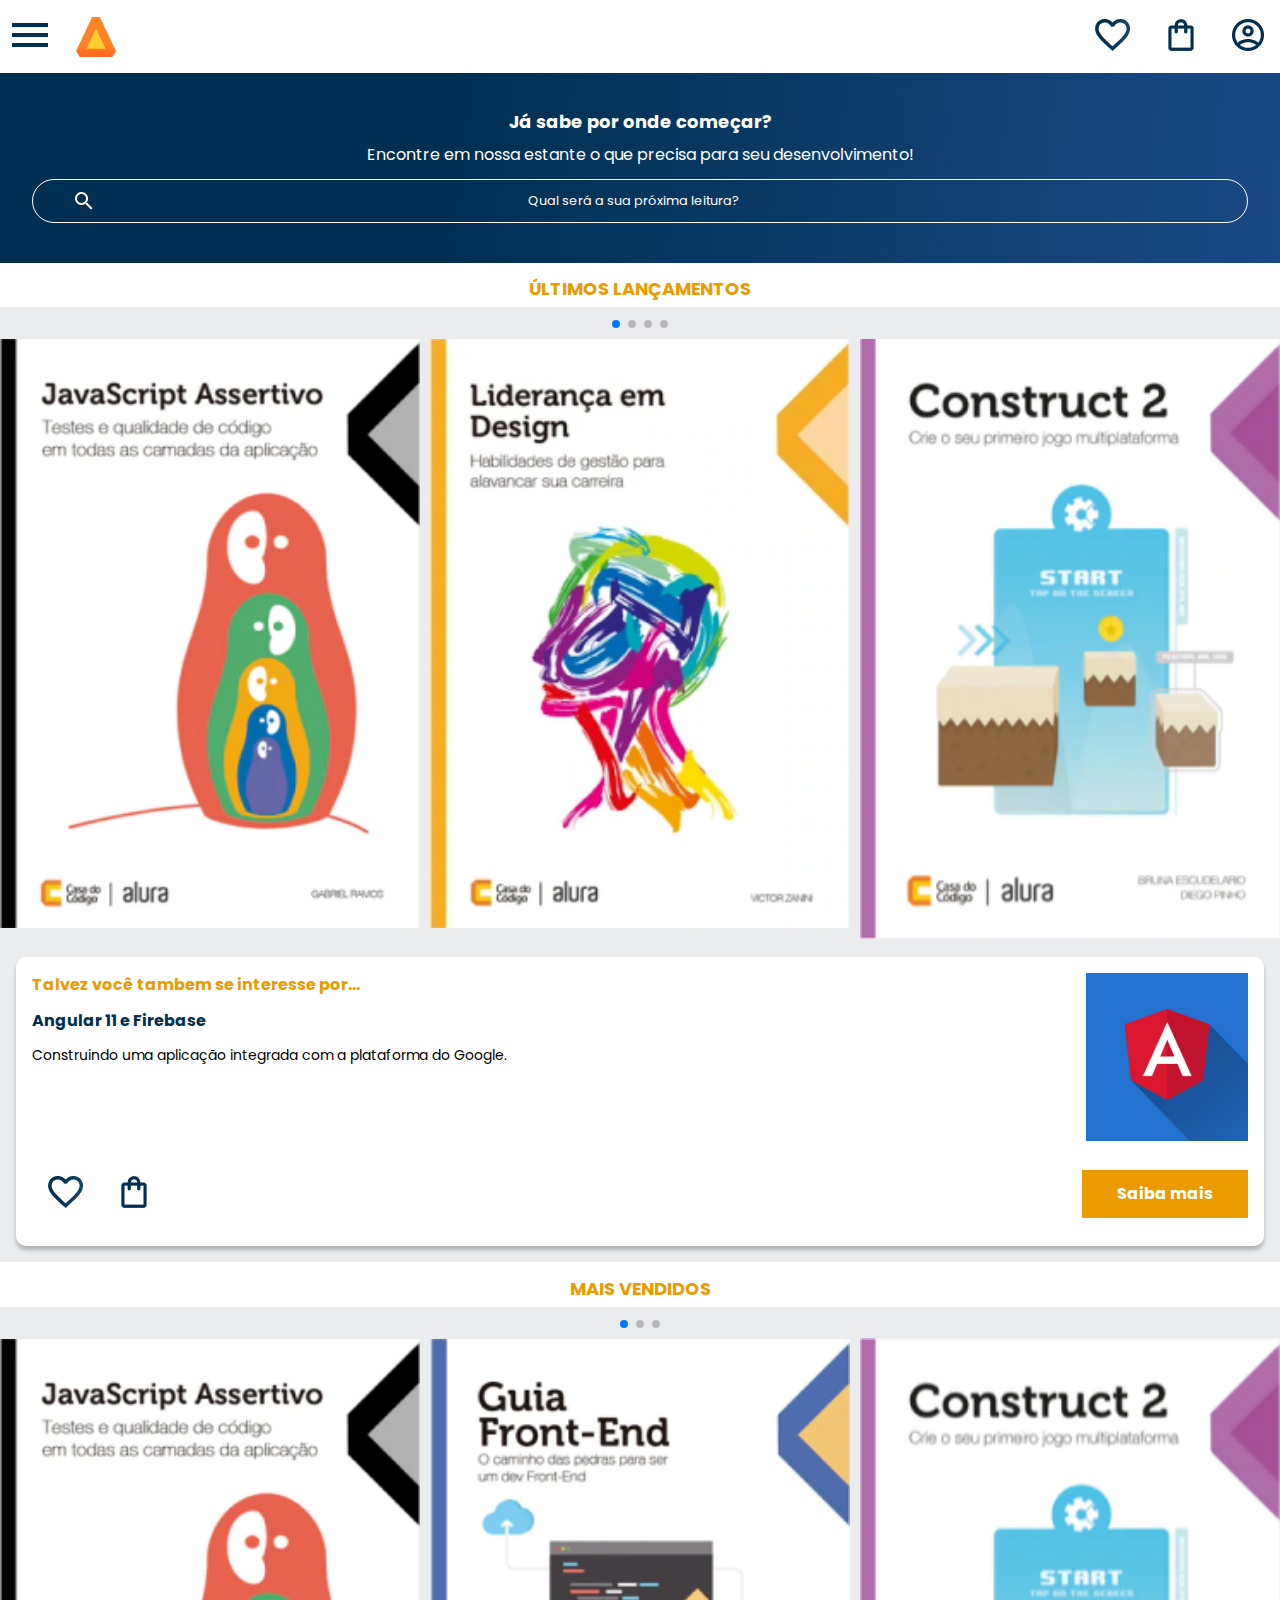
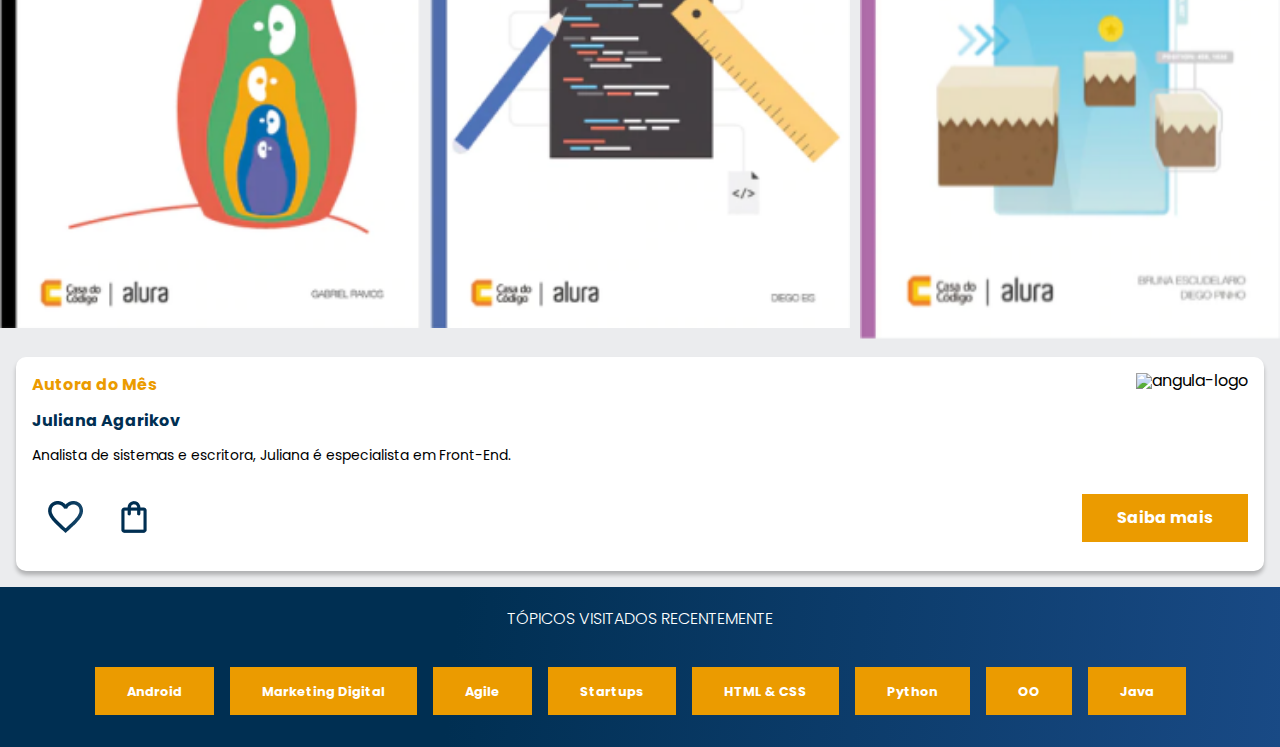
==== alurabook/index.html @ 630dfad0 "topicos" ====
<!DOCTYPE html>
<html lang="pt-BR">
<head>
    <meta charset="UTF-8">
    <meta name="viewport" content="width=device-width, initial-scale=1.0">
    <title>Alura Book</title>
    <link rel="stylesheet" href="https://cdn.jsdelivr.net/npm/swiper@10/swiper-bundle.min.css" />
    <link rel="stylesheet" href='../styles/reset.css'>
    <link rel="stylesheet" href="./styles/style-alurabook.css">
</head>
<body>
    <header class="cabecalho">
        <div class="cabecalho__menu">
            <input type="checkbox" id="menu" class="cabecalho__botao">
            <label for="menu">
            <span class="cabecalho__hamburguer cabecalho__imagem"></span>
            </label>
            <ul class="lista-menu">
                <li class="lista-menu__titulo">Categorias</li>
                <li class='lista-menu__item'><a href="#" class="lista-menu__link">PROGRAMAÇÃO</a></li>
                <li class='lista-menu__item'><a href="#" class="lista-menu__link">FORNT-END</a></li>
                <li class='lista-menu__item'><a href="#" class="lista-menu__link">INFRAESTRUTURA</a></li>
                <li class='lista-menu__item'><a href="#" class="lista-menu__link">BUSINESS</a></li>
                <li class='lista-menu__item'><a href="#" class="lista-menu__link">DESIGN & UX</a></li>
            </ul>
            <img class="cabecalho__alurabook cabecalho__imagem" src="../imagens/Logo-alurabook.png" alt="logo do Alura Book">
        </div>
        <div class="cabecalho__menu">
            <a href="#"><img class="perfil__favoritos cabecalho__imagem" src="../imagens/fav.png" alt="favoritos"></a>
            <a href="#"><img class="perfil__sacola cabecalho__imagem" src="../imagens/Sacola.png" alt="sacola"></a>
            <input type="checkbox" id="perfil" class="perfil__botao">
            <label for="perfil">
            <img class="perfil__perfil cabecalho__imagem" src="../imagens/perfil.png" alt="perfil">
            </label>
            <ul class="lista-perfil">
                <li class="lista-perfil__item"><a href="#" class='lista-perfil__link'>meu perfil</a></li>
                <li class="lista-perfil__item"><a href="#" class='lista-perfil__link'>meus livros</a></li>
                <li class="lista-perfil__item"><a href="#" class='lista-perfil__link'>meus pedidos</a></li>
                <li class="lista-perfil__item"><a href="#" class='lista-perfil__link'>configurações</a></li>
                <li class="lista-perfil__item"><a href="#" class='lista-perfil__link'>sair</a></li>
            </ul>
        </div>
    </header>
    
    <section class="banner">
        <h2 class="banner__titulo">Já sabe por onde começar?</h2>
        <p class="banner__texto">Encontre em nossa estante o que precisa para seu desenvolvimento!</p>
        <input type="search" class="banner__pesquisa" placeholder="Qual será a sua próxima leitura?">
    </section>

    <section class="carrosel">
        <h2 class="carrosel__titulo">últimos lançamentos</h2>
        <!-- Slider main container -->
        <div class="swiper">
            <!-- Additional required wrapper -->

            <!-- If we need pagination -->
            <div class="swiper-pagination"></div>

            <div class="swiper-wrapper">
                <!-- Slides -->
                <div class="swiper-slide"><img src="../imagens/Javascript.png" alt="Javascript"></div>
                <div class="swiper-slide"><img src="../imagens/Liderança.png" alt="Liderança"></div>
                <div class="swiper-slide"><img src="../imagens/Construct2.png" alt="Construct2"></div>
                <div class="swiper-slide"><img src="../imagens/Nodejs.png" alt="NodeJS"></div>
                <div class="swiper-slide"><img src="../imagens/Guia Front-end.png" alt="Guia front-end"></div>
                <div class="swiper-slide"><img src="../imagens/Tuning.png" alt="Tuning"></div>
            </div>
    
            <!-- If we need navigation buttons -->
            <div class="swiper-button-prev"></div>
            <div class="swiper-button-next"></div>
        </div>

        <div class="card">
            <div class="card__descricao">
                <div class="descricao">
                    <h3 class="descricao__titulo">Talvez você tambem se interesse por...</h3>
                    <h2 class="descricao__titulo-livro">Angular 11 e Firebase</h2>
                    <p class="descricao__texto">Construindo uma aplicação integrada com a plataforma do Google.</p>
                </div>
                <img src="../imagens/angular.svg" alt="angula-logo">
            </div>
            <div class="card__botoes">
                <ul class="botoes">
                    <li class="botoes__item"><img src="../imagens/fav.png" alt="adicionar nos favoritos"></li>
                    <li class="botoes__item"><img src="../imagens/Sacola.png" alt="adicionar ao carrinho"></li>
                </ul>
                <a href="#" class="botoes__ancora">Saiba mais</a>
            </div>
        </div>
    </section>

    <section class="carrosel__vendidos">
        <h2 class="carrosel__titulo">Mais vendidos</h2>
        <div class="swiper">
            <!-- Additional required wrapper -->

            <!-- If we need pagination -->
            <div class="swiper-pagination"></div>

            <div class="swiper-wrapper">
                <!-- Slides -->
                <div class="swiper-slide"><img src="../imagens/Javascript.png" alt="Javascript"></div>
                <div class="swiper-slide"><img src="../imagens/Guia Front-end.png" alt="Guia front-end"></div>
                <div class="swiper-slide"><img src="../imagens/Construct2.png" alt="Construct2"></div>
                <div class="swiper-slide"><img src="../imagens/Tuning.png" alt="Tuning"></div>
                <div class="swiper-slide"><img src="../imagens/Liderança.png" alt="Liderança"></div>
            </div>
    
            <!-- If we need navigation buttons -->
            <div class="swiper-button-prev"></div>
            <div class="swiper-button-next"></div>
        </div>

        <div class="card">
            <div class="card__descricao">
                <div class="descricao">
                    <h3 class="descricao__titulo">Autora do Mês</h3>
                    <h2 class="descricao__titulo-livro">Juliana Agarikov</h2>
                    <p class="descricao__texto">Analista de sistemas e escritora, Juliana é especialista em Front-End.</p>
                </div>
                <img src="../imagens/autora.svg" alt="angula-logo">
            </div>
            <div class="card__botoes">
                <ul class="botoes">
                    <li class="botoes__item"><img src="../imagens/fav.png" alt="adicionar nos favoritos"></li>
                    <li class="botoes__item"><img src="../imagens/Sacola.png" alt="adicionar ao carrinho"></li>
                </ul>
                <a href="#" class="botoes__ancora">Saiba mais</a>
            </div>
        </div>
    </section>

    <section class="topicos">
        <h2 class="topicos__titulo">Tópicos visitados recentemente</h2>
        <ul class="lista-topicos">
            <li class="lista-topicos__item"><a href="#" class="lista-topicos__link">Android</a></li>
            <li class="lista-topicos__item"><a href="#" class="lista-topicos__link">Marketing Digital</a></li>
            <li class="lista-topicos__item"><a href="#" class="lista-topicos__link">Agile</a></li>
            <li class="lista-topicos__item"><a href="#" class="lista-topicos__link">Startups</a></li>
            <li class="lista-topicos__item"><a href="#" class="lista-topicos__link">HTML & CSS</a></li>
            <li class="lista-topicos__item"><a href="#" class="lista-topicos__link">Python</a></li>
            <li class="lista-topicos__item"><a href="#" class="lista-topicos__link">OO</a></li>
            <li class="lista-topicos__item"><a href="#" class="lista-topicos__link">Java</a></li>
        </ul>
    </section>

    <script src="https://cdn.jsdelivr.net/npm/swiper@10/swiper-bundle.min.js"></script>
    <script>
        const swiper = new Swiper('.swiper', {
            spaceBetween: 10,
            slidesPerView: 3,
            pagination: {
                el: '.swiper-pagination',
                type: 'bullets',
            },
        });
    </script>
</body>
</html>
---- alurabook/styles/style-alurabook.css ----
@import url('./banner.css');
@import url('./header.css');
@import url('./carrosel.css');
@import url('./topicos.css');

@import url('https://fonts.googleapis.com/css2?family=Inter:wght@400;700&family=Montserrat&family=Poppins:wght@300;400;500;700&display=swap');
:root{
    --cor-de-fundo: #ebecee;
    --branco: white;
    --laranja: #eb9b00;
    --azul-gradient: linear-gradient(95.54deg, #002F52 35.45%, #3265B9 165.37%);
    --fonte-pincipal: 'Poppins'
}

*{
    margin: 0;
    padding: 0;
}
body{
    background-color: var(--cor-de-fundo);
    font-family: var(--fonte-pincipal);
    font-size: 1rem;
    font-weight: 400;
}
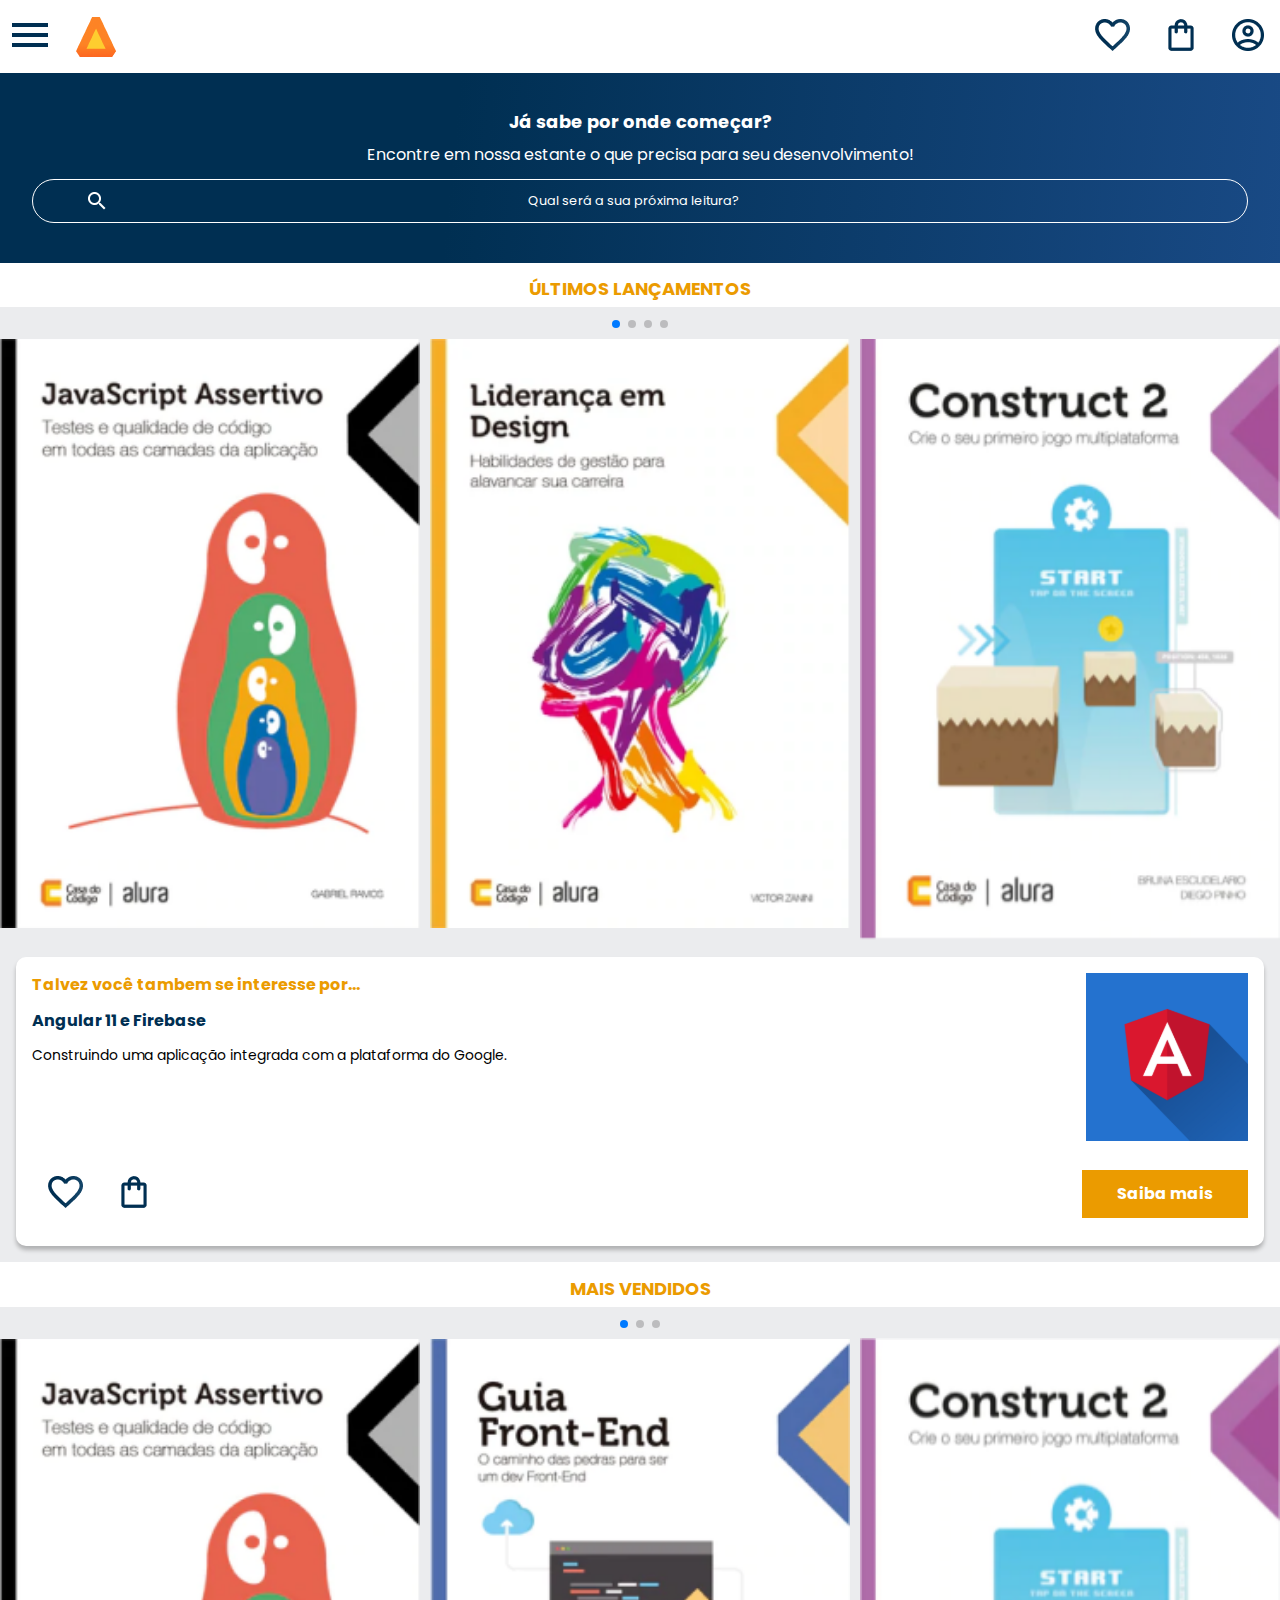
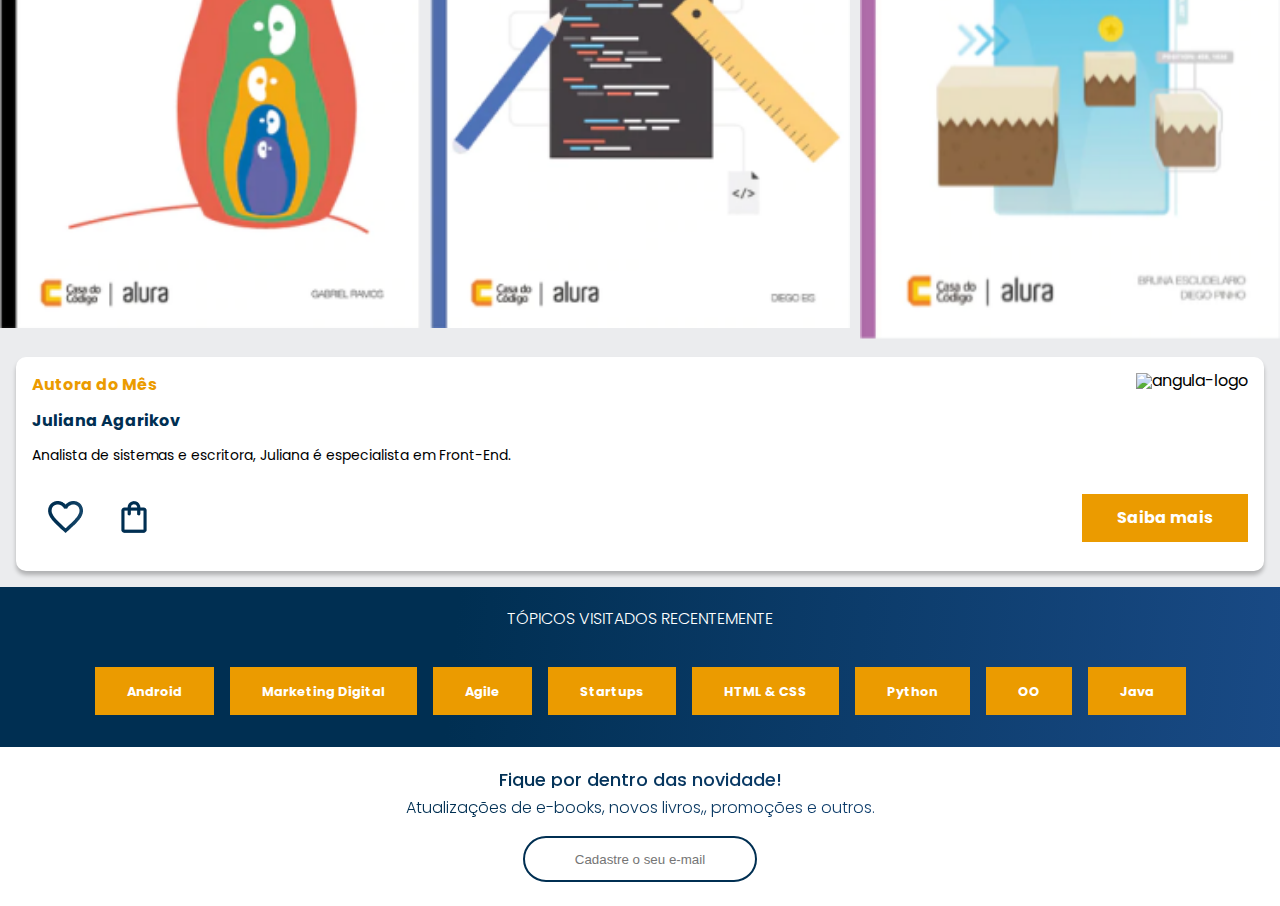
==== commit f6b0ae61: "contato" ====
--- a/alurabook/index.html
+++ b/alurabook/index.html
@@ -146,6 +146,12 @@
         </ul>
     </section>
 
+    <section class="contato">
+        <h2 class="contato__titulo">Fique por dentro das novidade!</h2>
+        <p class="contato__texto">Atualizações de e-books, novos livros,, promoções e outros.</p>
+        <input type="email" class="contato__email" placeholder="Cadastre o seu e-mail"  id="email">
+    </section>
+
     <script src="https://cdn.jsdelivr.net/npm/swiper@10/swiper-bundle.min.js"></script>
     <script>
         const swiper = new Swiper('.swiper', {
--- a/alurabook/styles/style-alurabook.css
+++ b/alurabook/styles/style-alurabook.css
@@ -2,6 +2,7 @@
 @import url('./header.css');
 @import url('./carrosel.css');
 @import url('./topicos.css');
+@import url('./contato.css');
 
 @import url('https://fonts.googleapis.com/css2?family=Inter:wght@400;700&family=Montserrat&family=Poppins:wght@300;400;500;700&display=swap');
 :root{
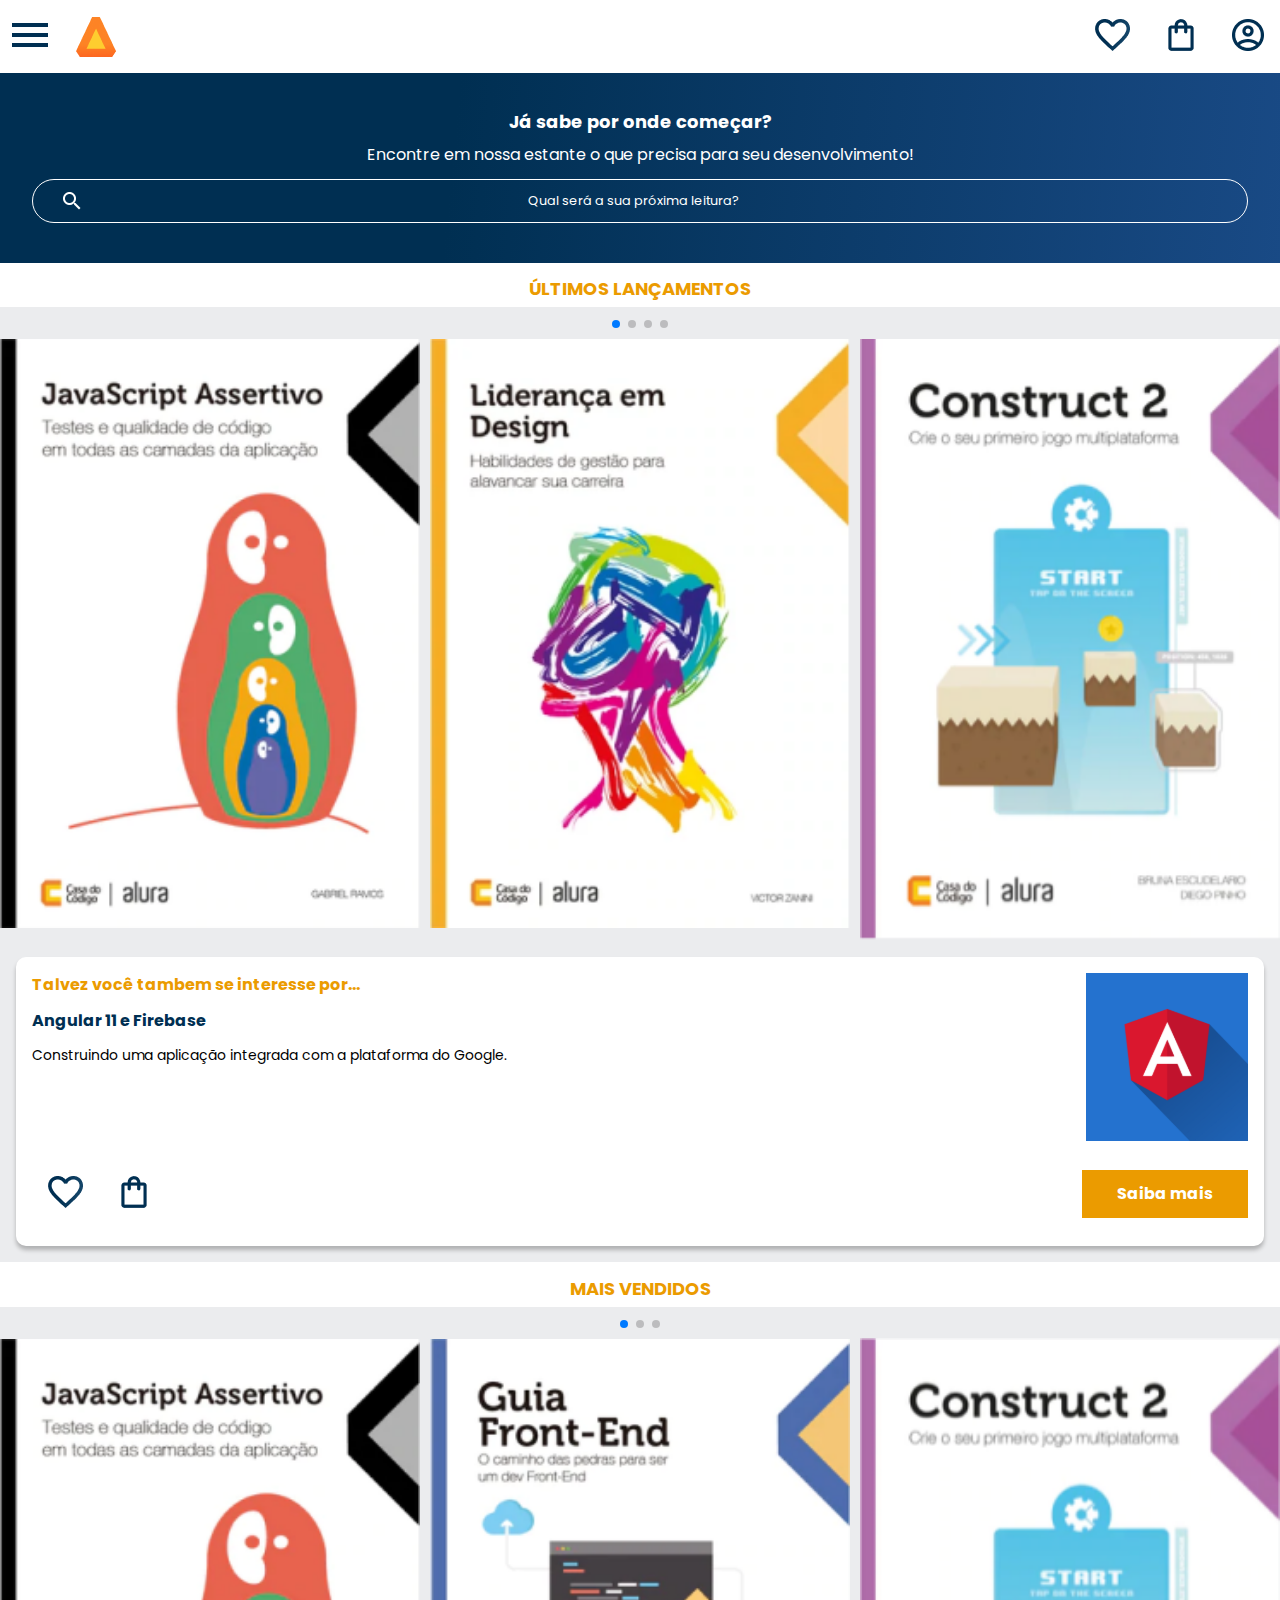
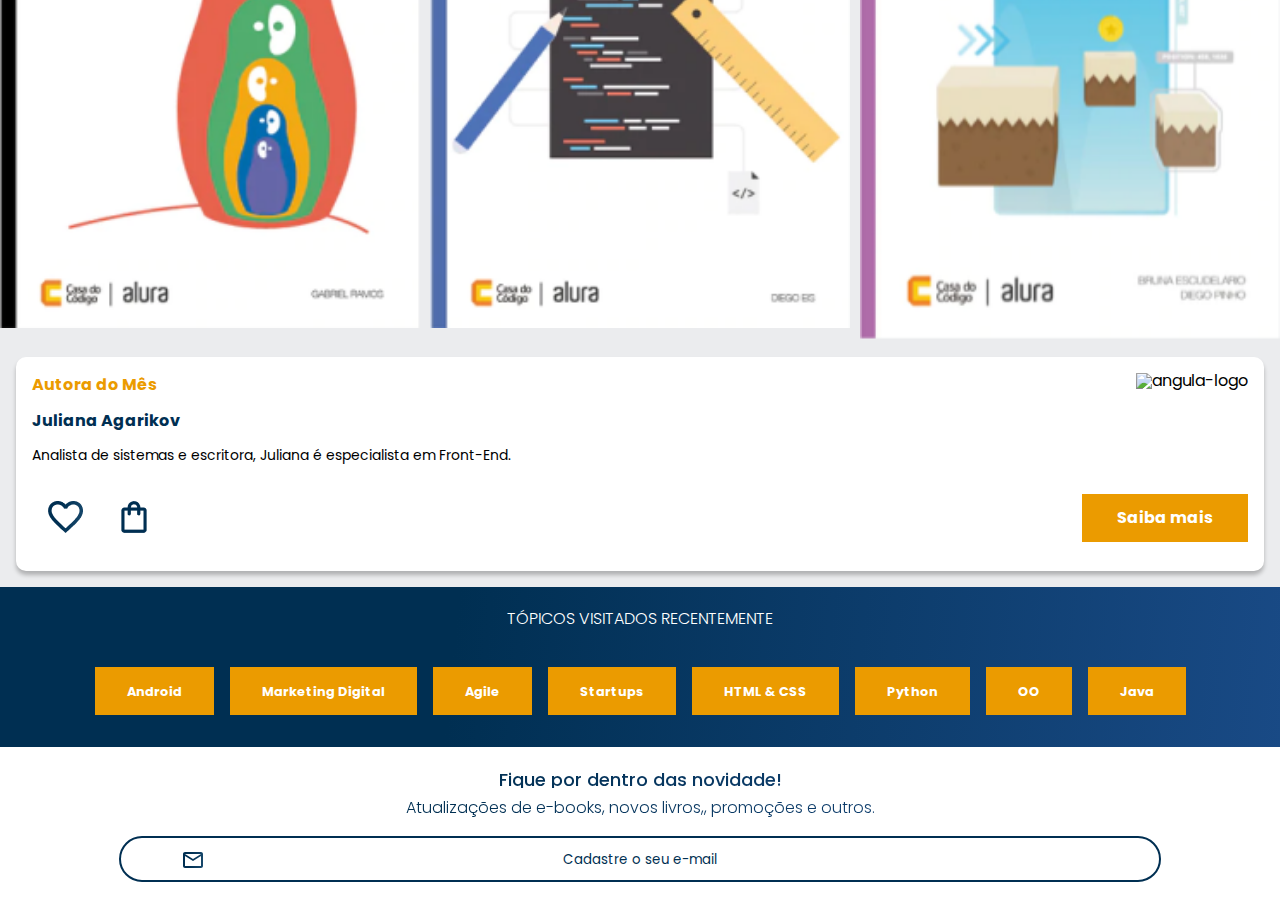
==== commit 4cb767a6: "favicon" ====
--- a/alurabook/index.html
+++ b/alurabook/index.html
@@ -7,6 +7,7 @@
     <link rel="stylesheet" href="https://cdn.jsdelivr.net/npm/swiper@10/swiper-bundle.min.css" />
     <link rel="stylesheet" href='../styles/reset.css'>
     <link rel="stylesheet" href="./styles/style-alurabook.css">
+    <link rel="shortcut icon" href="../imagens/Logo-alurabook.png" type="image/x-icon">
 </head>
 <body>
     <header class="cabecalho">
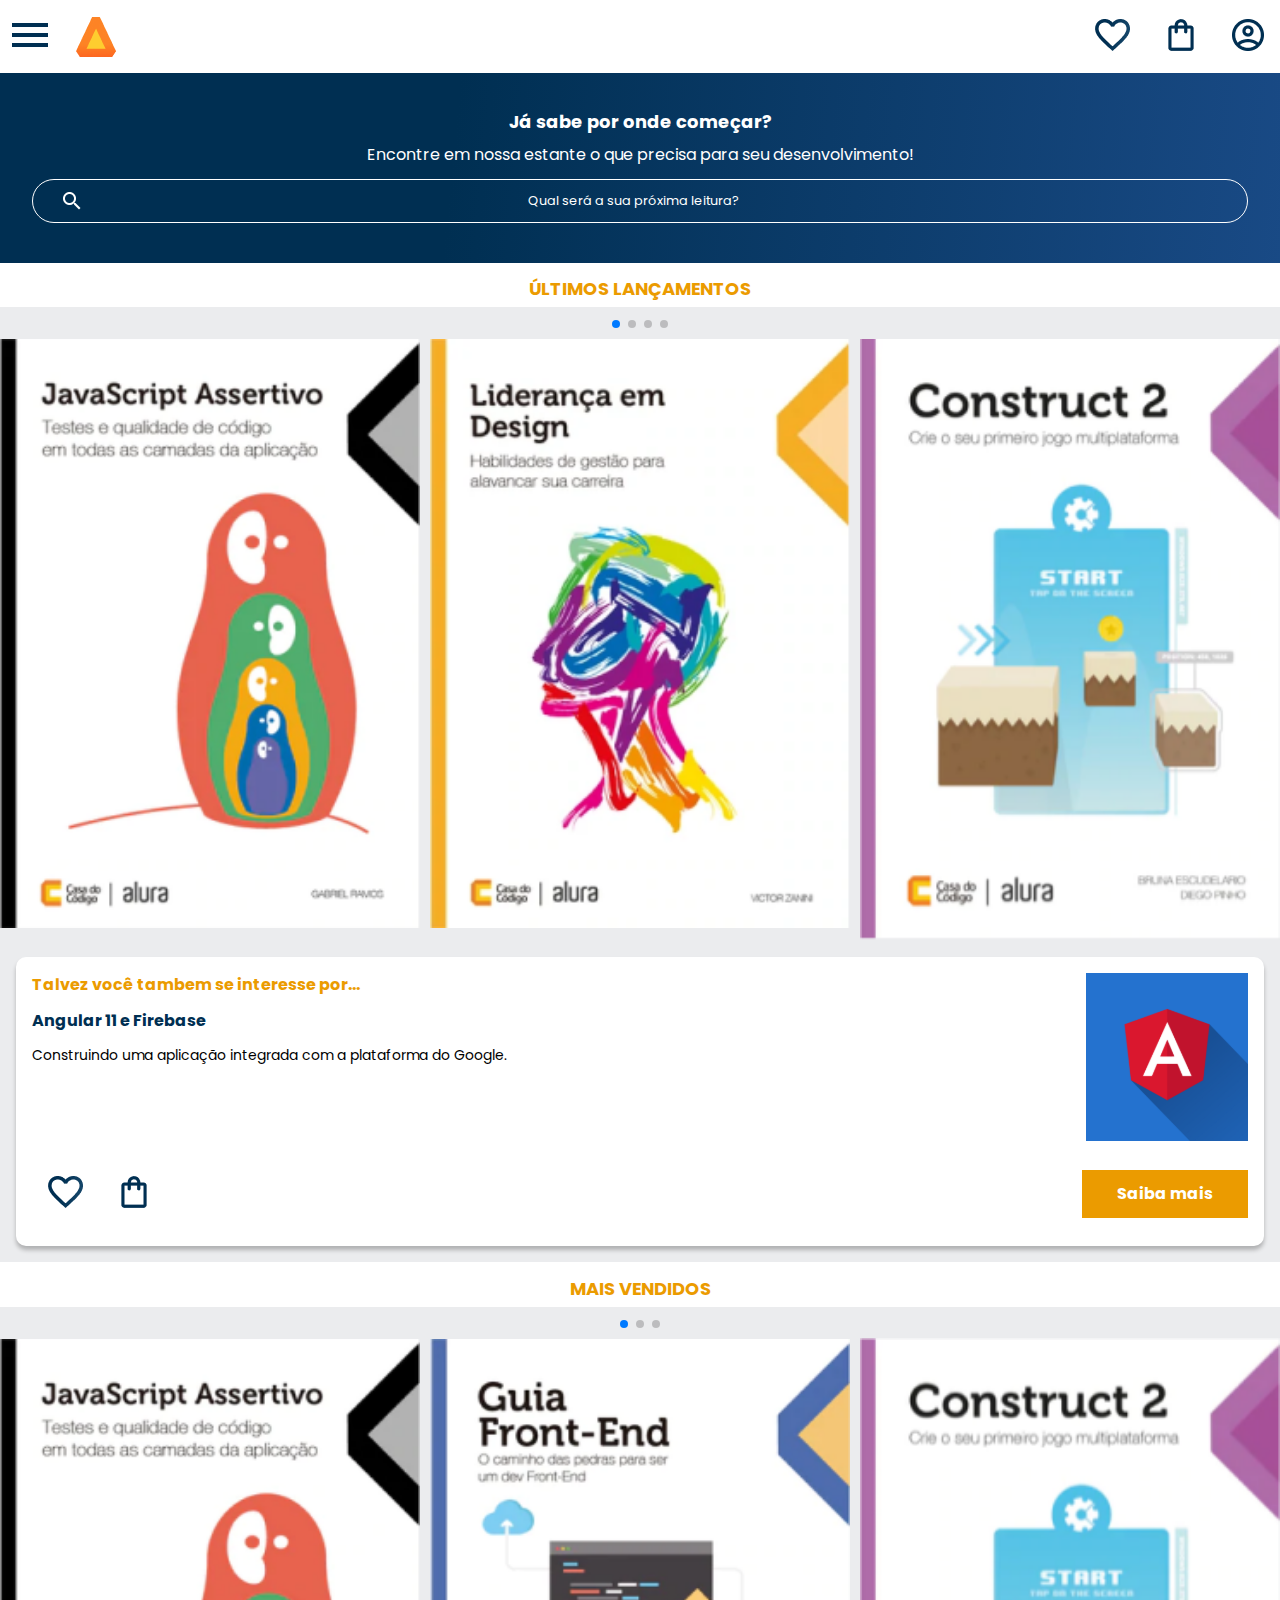
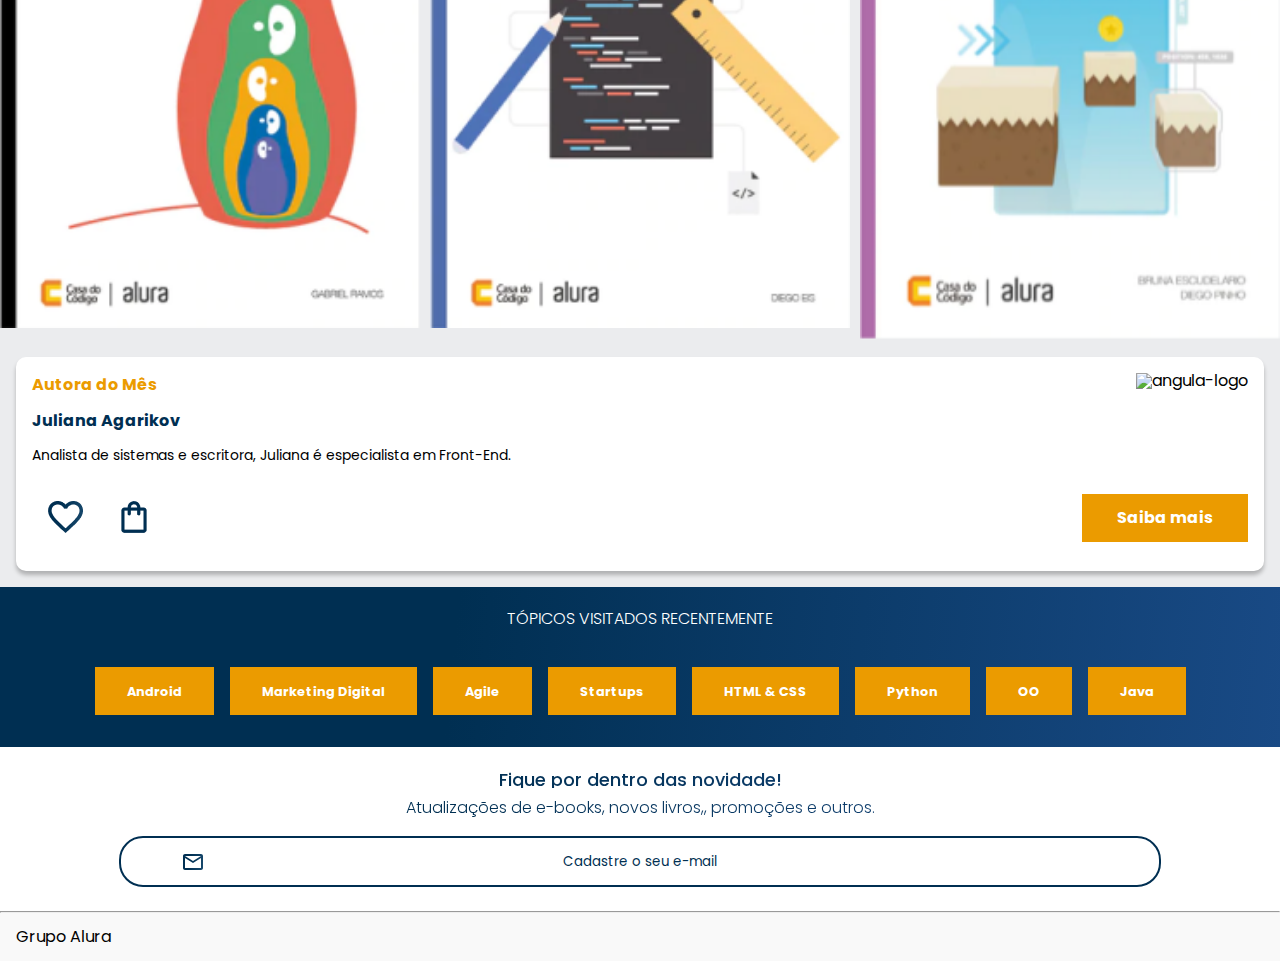
==== commit f3416018: "footer" ====
--- a/alurabook/index.html
+++ b/alurabook/index.html
@@ -153,6 +153,12 @@
         <input type="email" class="contato__email" placeholder="Cadastre o seu e-mail"  id="email">
     </section>
 
+    <hr>
+
+    <footer class="rodape">
+        <p class="rodape__texto">Grupo Alura</p>
+    </footer>
+
     <script src="https://cdn.jsdelivr.net/npm/swiper@10/swiper-bundle.min.js"></script>
     <script>
         const swiper = new Swiper('.swiper', {
--- a/alurabook/styles/style-alurabook.css
+++ b/alurabook/styles/style-alurabook.css
@@ -3,6 +3,7 @@
 @import url('./carrosel.css');
 @import url('./topicos.css');
 @import url('./contato.css');
+@import url('../footer.css');
 
 @import url('https://fonts.googleapis.com/css2?family=Inter:wght@400;700&family=Montserrat&family=Poppins:wght@300;400;500;700&display=swap');
 :root{
@@ -10,7 +11,10 @@
     --branco: white;
     --laranja: #eb9b00;
     --azul-gradient: linear-gradient(95.54deg, #002F52 35.45%, #3265B9 165.37%);
-    --fonte-pincipal: 'Poppins'
+    --fonte-pincipal: 'Poppins';
+    --cinza-rodape: #858585;
+    --preto: black;
+    --branco-f9: #F9F9F9;
 }
 
 *{
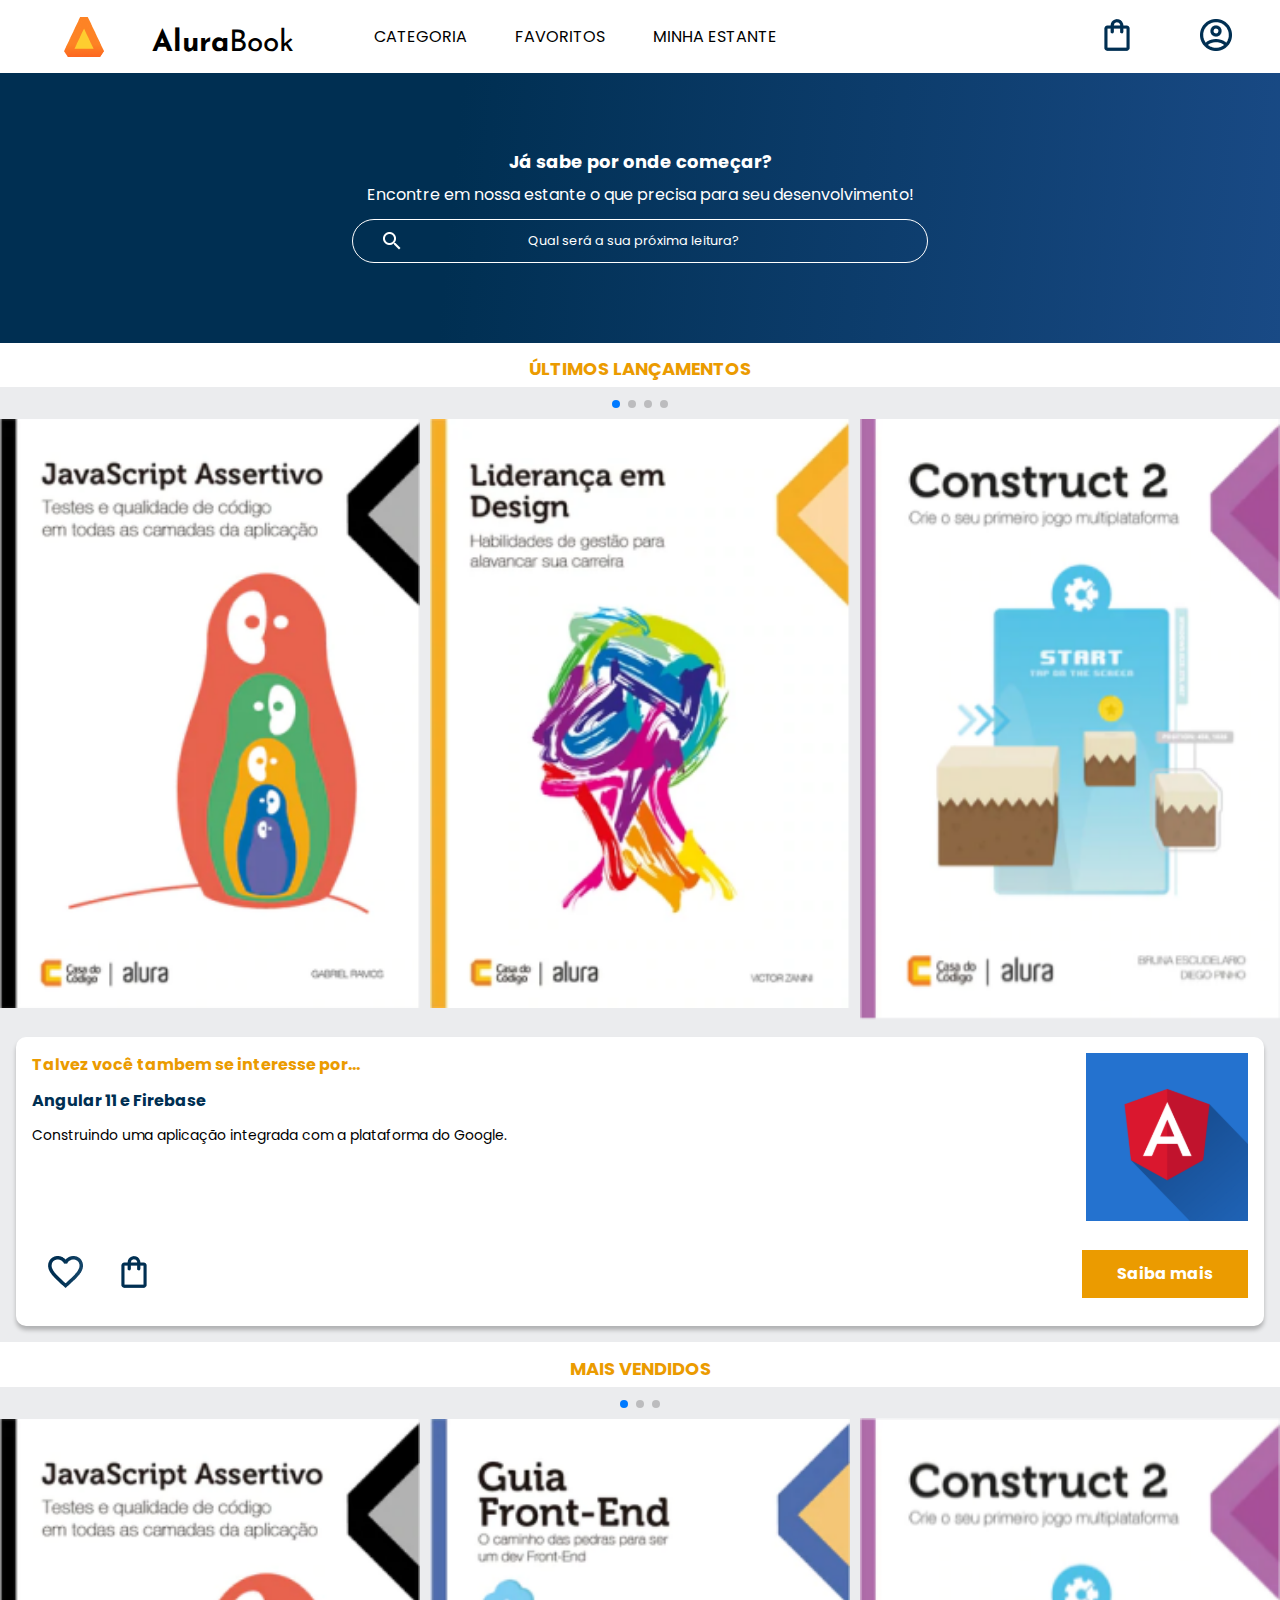
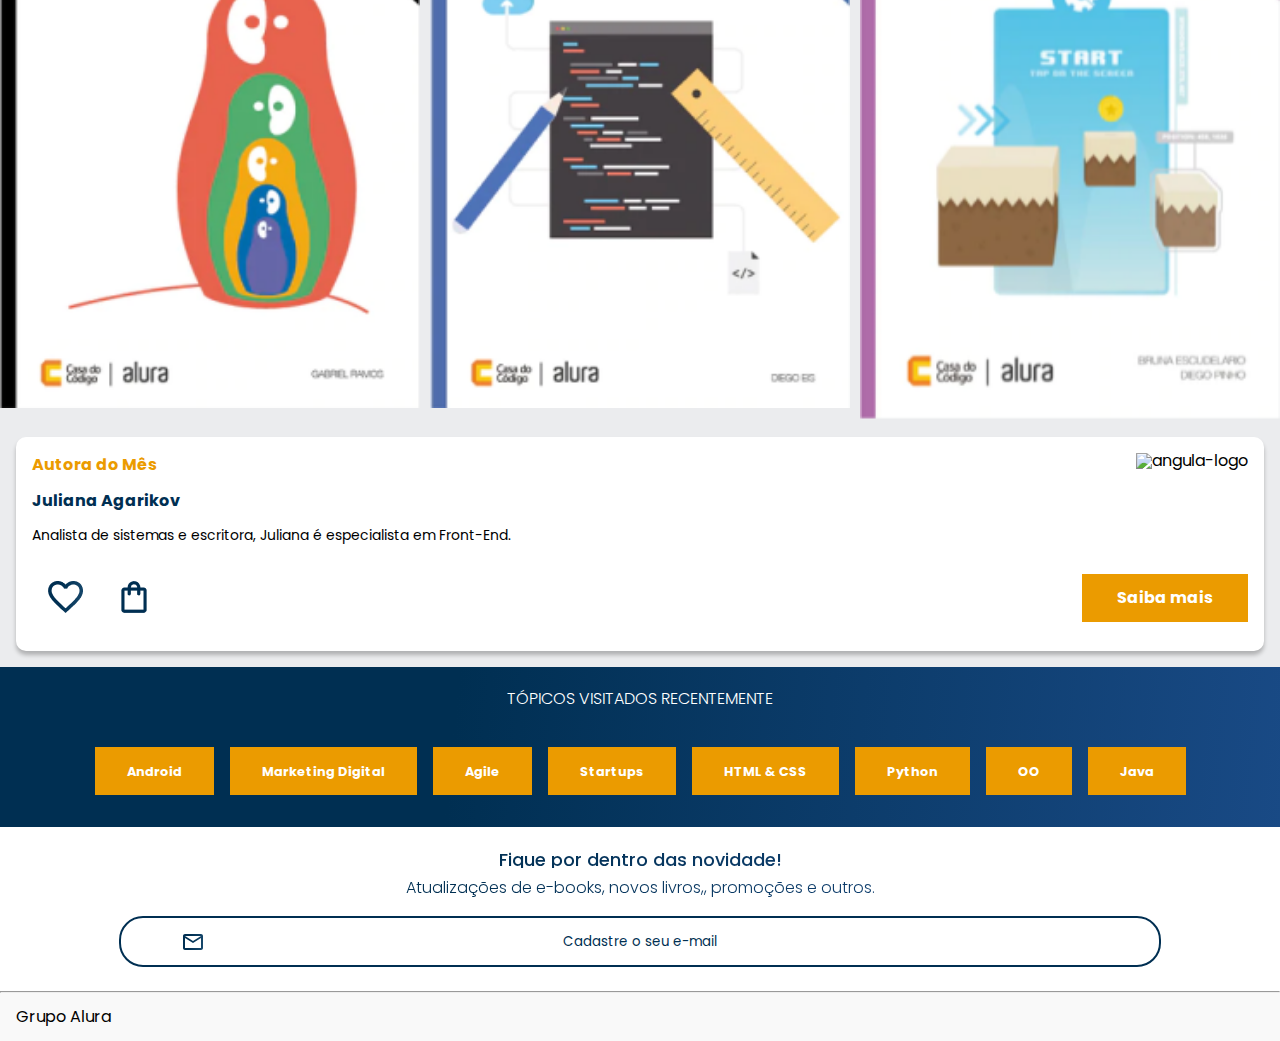
==== commit 6ef1c03a: "@media (min-width: 1024px)" ====
--- a/alurabook/index.html
+++ b/alurabook/index.html
@@ -25,6 +25,12 @@
                 <li class='lista-menu__item'><a href="#" class="lista-menu__link">DESIGN & UX</a></li>
             </ul>
             <img class="cabecalho__alurabook cabecalho__imagem" src="../imagens/Logo-alurabook.png" alt="logo do Alura Book">
+            <h1 class="cabecalho__titulo"><strong>Alura</strong>Book</h1>
+            <ul class="cabecalho__lista">
+                <li class="cabecalho__lista__item">Categoria</li>
+                <li class="cabecalho__lista__item">favoritos</li>
+                <li class="cabecalho__lista__item">minha estante</li>
+            </ul>
         </div>
         <div class="cabecalho__menu">
             <a href="#"><img class="perfil__favoritos cabecalho__imagem" src="../imagens/fav.png" alt="favoritos"></a>
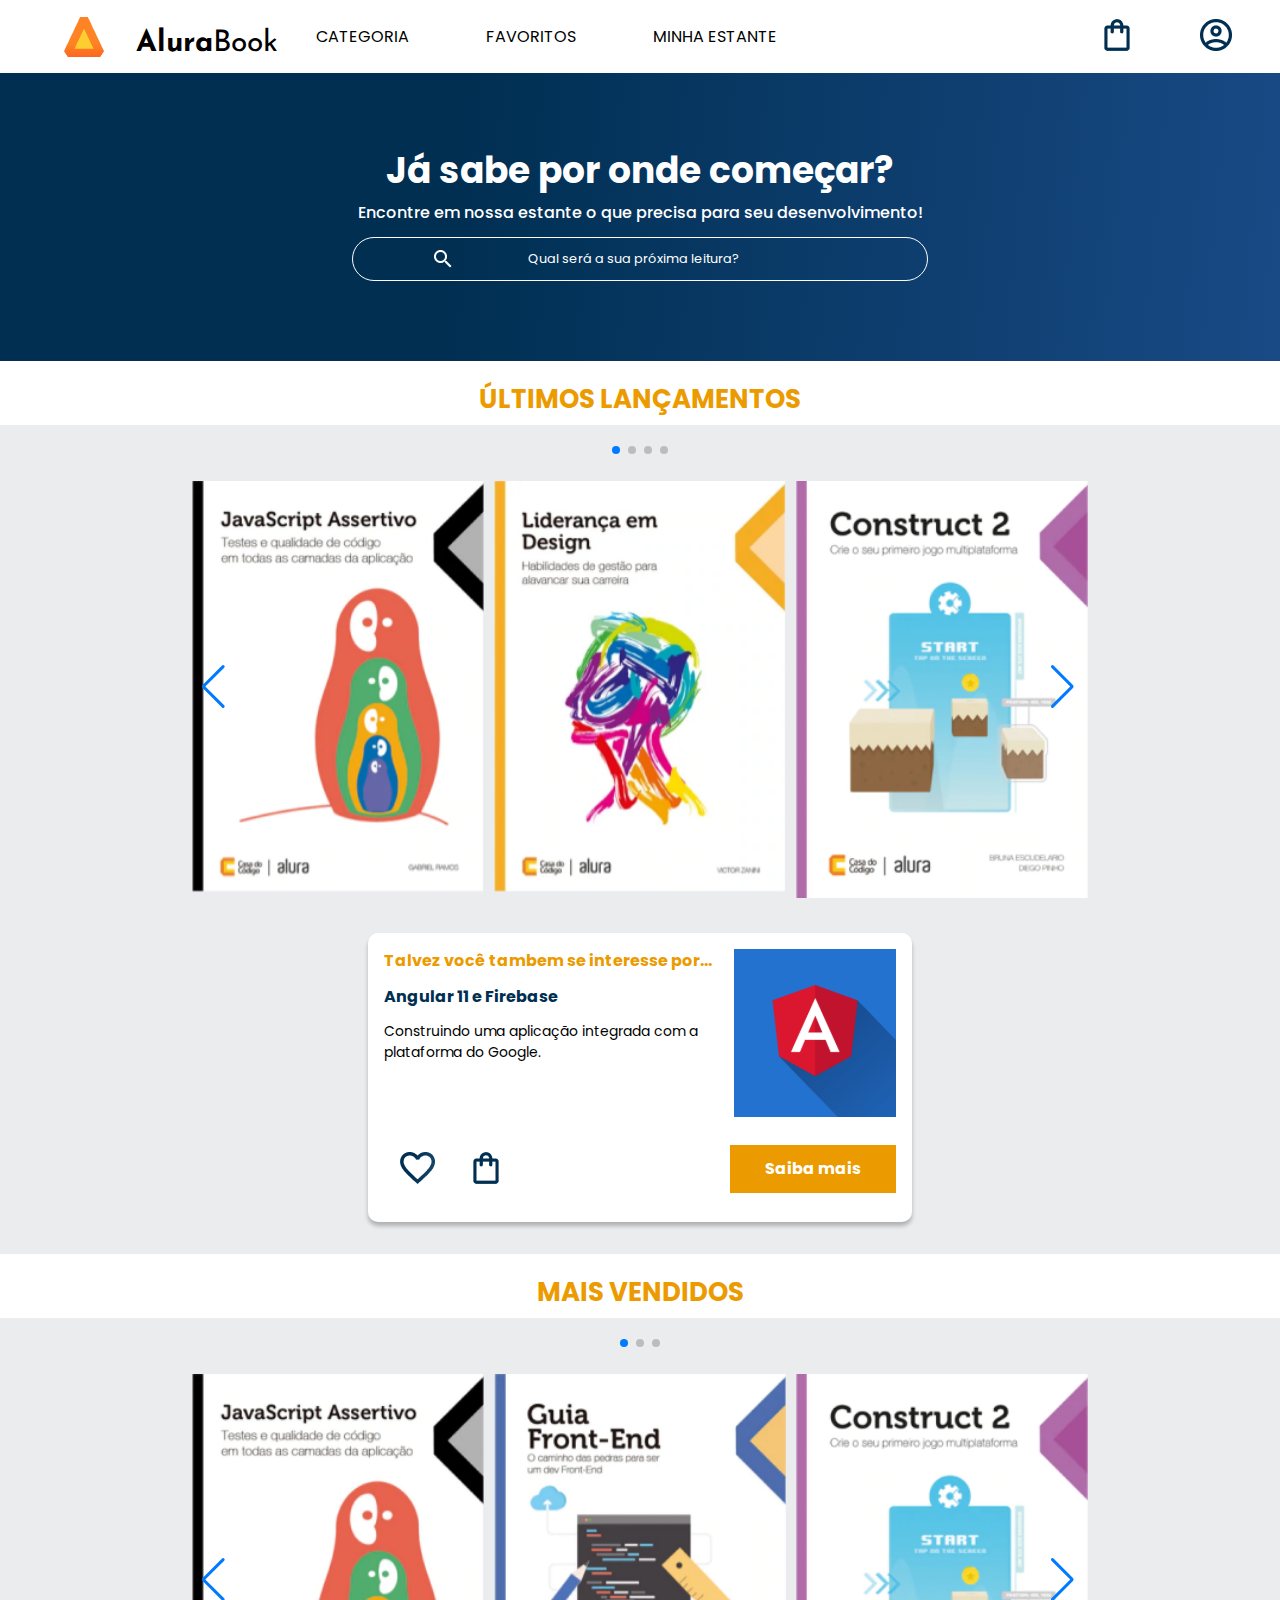
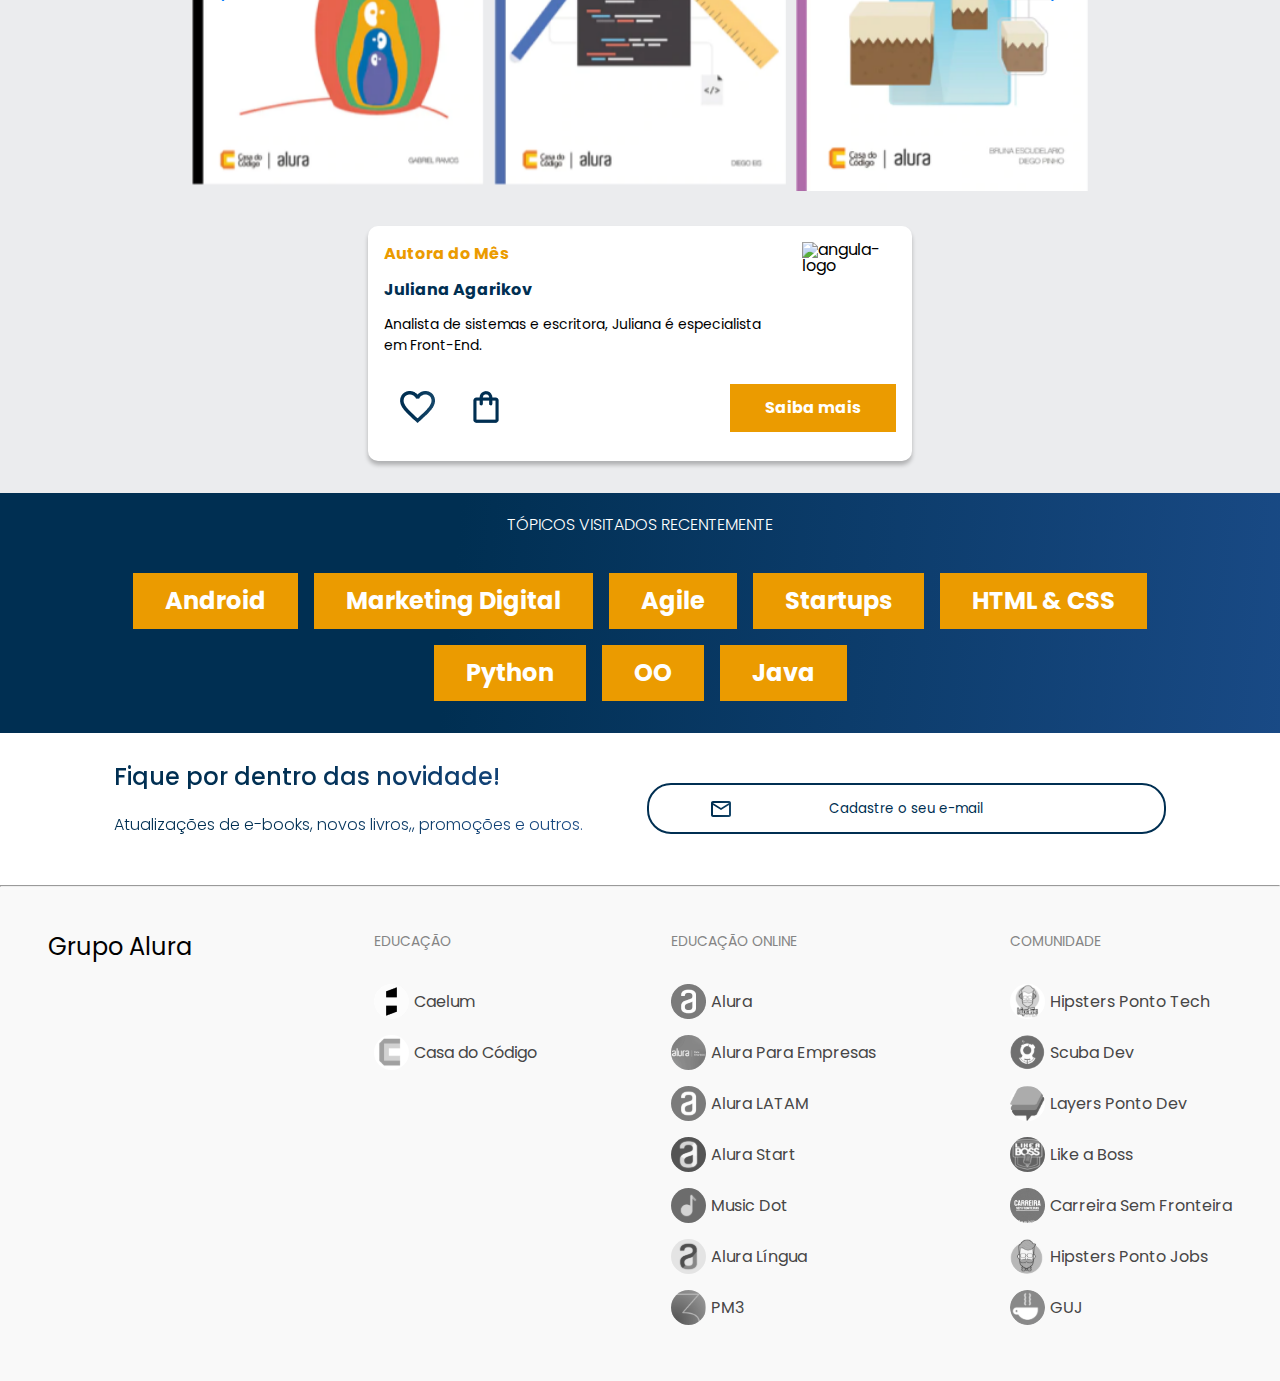
==== commit 196dd9b1: "@media (min-width: 1024px)" ====
--- a/alurabook/index.html
+++ b/alurabook/index.html
@@ -27,9 +27,23 @@
             <img class="cabecalho__alurabook cabecalho__imagem" src="../imagens/Logo-alurabook.png" alt="logo do Alura Book">
             <h1 class="cabecalho__titulo"><strong>Alura</strong>Book</h1>
             <ul class="cabecalho__lista">
+                <input type="checkbox" id="categoria" class="categoria__botao">
+                <label for="categoria">
                 <li class="cabecalho__lista__item">Categoria</li>
-                <li class="cabecalho__lista__item">favoritos</li>
-                <li class="cabecalho__lista__item">minha estante</li>
+                </label>
+                <ul class="lista-categoria">
+                    <li class='lista-menu__item lista-categoria__item'><a href="#" class="lista-menu__link lista-categoria__link">PROGRAMAÇÃO</a></li>
+
+                    <li class='lista-menu__item lista-categoria__item'><a href="#" class="lista-menu__link lista-categoria__link">FORNT-END</a></li>
+
+                    <li class='lista-menu__item lista-categoria__item'><a href="#" class="lista-menu__link lista-categoria__link">INFRAESTRUTURA</a></li>
+
+                    <li class='lista-menu__item lista-categoria__item'><a href="#" class="lista-menu__link lista-categoria__link">BUSINESS</a></li>
+
+                    <li class='lista-menu__item lista-categoria__item'><a href="#" class="lista-menu__link lista-categoria__link">DESIGN & UX</a></li>
+                </ul>
+                <li class="cabecalho__lista__item"><a href="#" class="cabecalho__lista__link">favoritos</a></li>
+                <li class="cabecalho__lista__item"><a href="#" class="cabecalho__lista__link">minha estante</a></li>
             </ul>
         </div>
         <div class="cabecalho__menu">
@@ -154,15 +168,42 @@
     </section>
 
     <section class="contato">
-        <h2 class="contato__titulo">Fique por dentro das novidade!</h2>
-        <p class="contato__texto">Atualizações de e-books, novos livros,, promoções e outros.</p>
+        <div class="div__contato">
+            <h2 class="contato__titulo">Fique por dentro das novidade!</h2>
+            <p class="contato__texto">Atualizações de e-books, novos livros,, promoções e outros.</p>
+        </div>
         <input type="email" class="contato__email" placeholder="Cadastre o seu e-mail"  id="email">
     </section>
 
     <hr>
 
     <footer class="rodape">
-        <p class="rodape__texto">Grupo Alura</p>
+        <h2 class="rodape__texto">Grupo Alura</h2>
+        <ul class="lista-rodape">
+            <li class="rodape__titulo-lista">EDUCAÇÃO</li>
+            <li class="rodape__item-lista"><img class="educacao__img" src="../imagens/Caelum.png" alt="Caelum">Caelum</li>
+            <li class="rodape__item-lista"><img src="../imagens/CasaDoCodigo.svg" alt="Casa do codigo">Casa do Código</li>
+        </ul>
+        <ul class="lista-rodape">
+            <li class="rodape__titulo-lista">EDUCAÇÃO ONLINE</li>
+            <li class="rodape__item-lista"><img src="../imagens/Alura.png" alt="Alura">Alura</li>
+            <li class="rodape__item-lista"><img src="../imagens/AluraEmpresas.svg" alt="Alura Para Empresas">Alura Para Empresas</li>
+            <li class="rodape__item-lista"><img src="../imagens/AluraLATAM.svg" alt="Alura LATAM">Alura LATAM</li>
+            <li class="rodape__item-lista"><img src="../imagens/AluraStart.svg" alt="Alura Start">Alura Start</li>
+            <li class="rodape__item-lista"><img src="../imagens/MusicDot.svg" alt="Music Dot">Music Dot</li>
+            <li class="rodape__item-lista"><img src="../imagens/AluraLingua.svg" alt="Alura Língua">Alura Língua</li>
+            <li class="rodape__item-lista"><img src="../imagens/PM3.svg" alt="PM3">PM3</li>
+        </ul>
+        <ul class="lista-rodape">
+            <li class="rodape__titulo-lista">COMUNIDADE</li>
+            <li class="rodape__item-lista"><img src="../imagens/HipstersTech.svg" alt="Hipsters Ponto Tech">Hipsters Ponto Tech</li>
+            <li class="rodape__item-lista"><img src="../imagens/ScubaDev.svg" alt="Scuba Dev">Scuba Dev</li>
+            <li class="rodape__item-lista"><img src="../imagens/LayersTech.svg" alt="Layers Ponto Dev">Layers Ponto Dev</li>
+            <li class="rodape__item-lista"><img src="../imagens/LikeABoss.svg" alt="Like a Boss">Like a Boss</li>
+            <li class="rodape__item-lista"><img src="../imagens/CarreiraSemFronteira.png" alt="Carreira Sem Fronteira">Carreira Sem Fronteira</li>
+            <li class="rodape__item-lista"><img src="../imagens/HipstersJobs.svg" alt="Hipsters Ponto Jobs">Hipsters Ponto Jobs</li>
+            <li class="rodape__item-lista"><img src="../imagens/GUJ.svg" alt="GUJ">GUJ</li>
+        </ul>
     </footer>
 
     <script src="https://cdn.jsdelivr.net/npm/swiper@10/swiper-bundle.min.js"></script>
--- a/alurabook/styles/style-alurabook.css
+++ b/alurabook/styles/style-alurabook.css
@@ -13,6 +13,7 @@
     --azul-gradient: linear-gradient(95.54deg, #002F52 35.45%, #3265B9 165.37%);
     --fonte-pincipal: 'Poppins';
     --cinza-rodape: #858585;
+    --cinza-rodape-item: #474646;
     --preto: black;
     --branco-f9: #F9F9F9;
 }
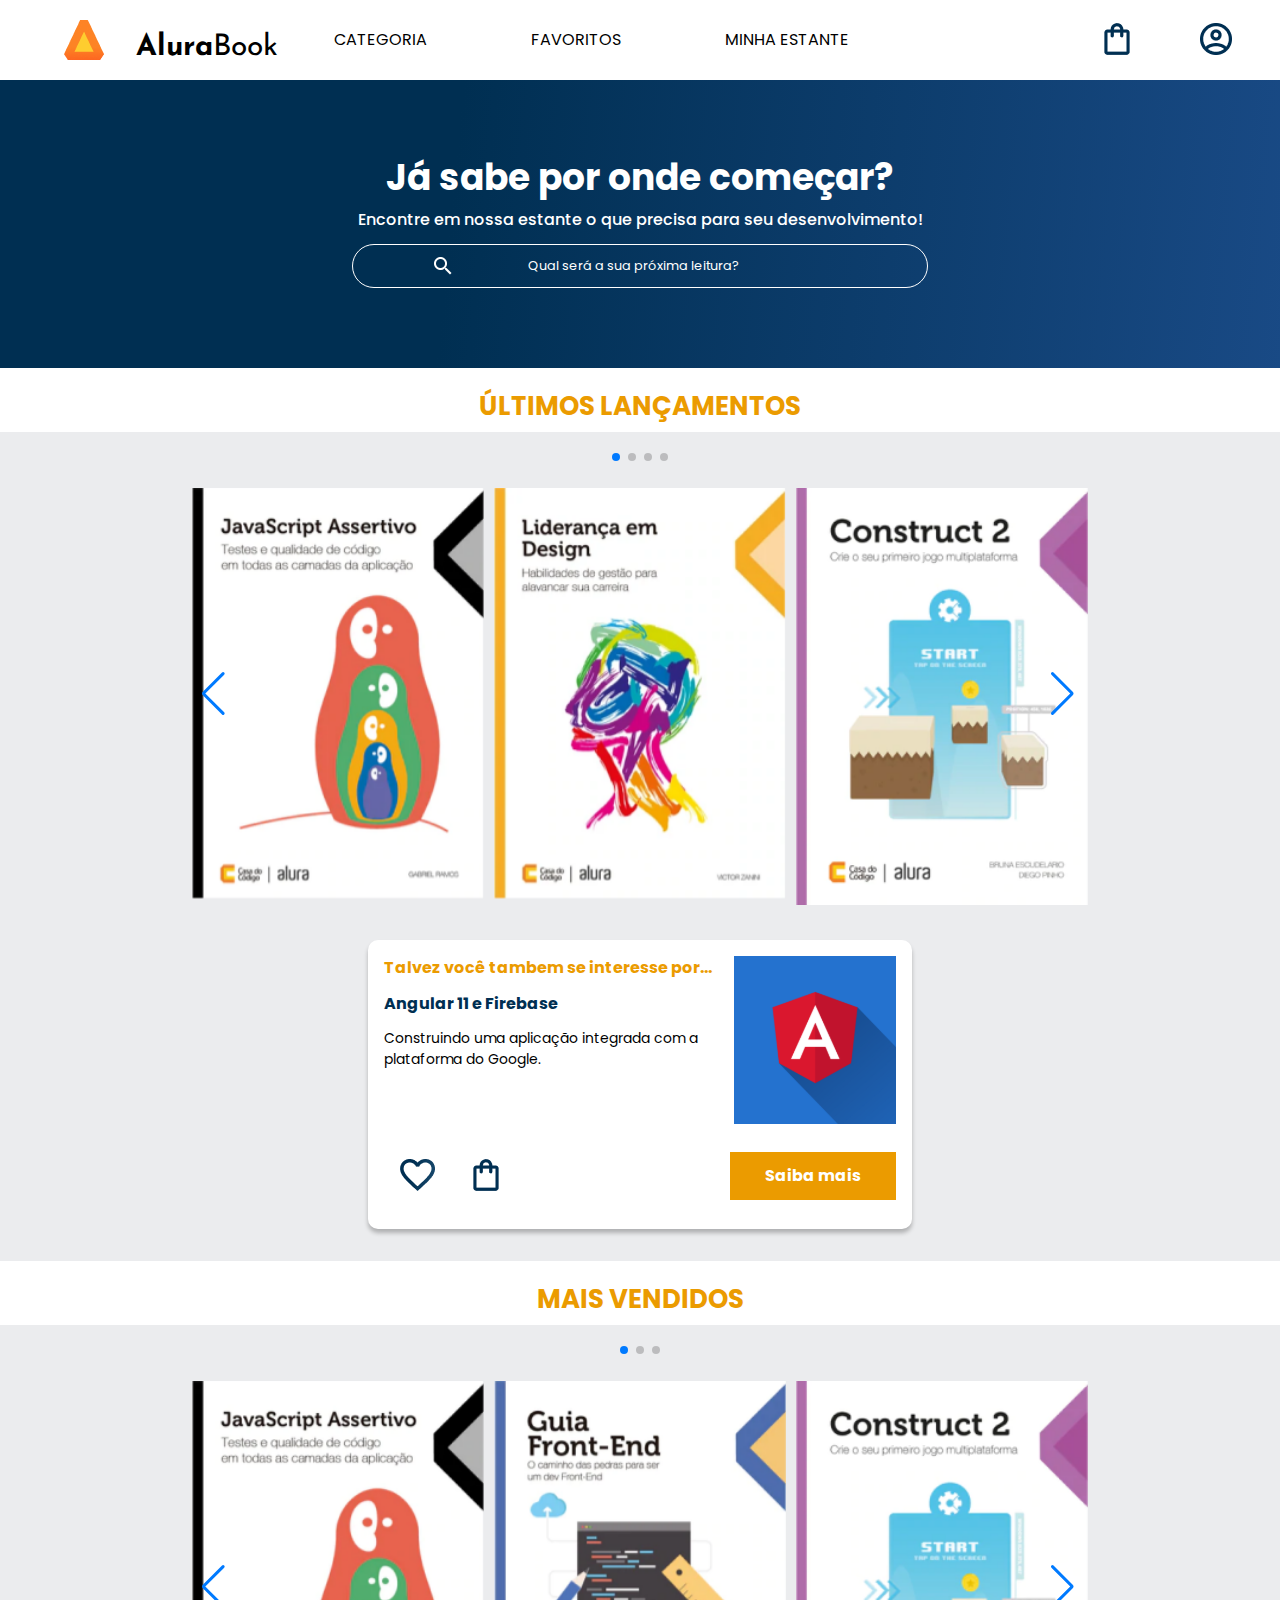
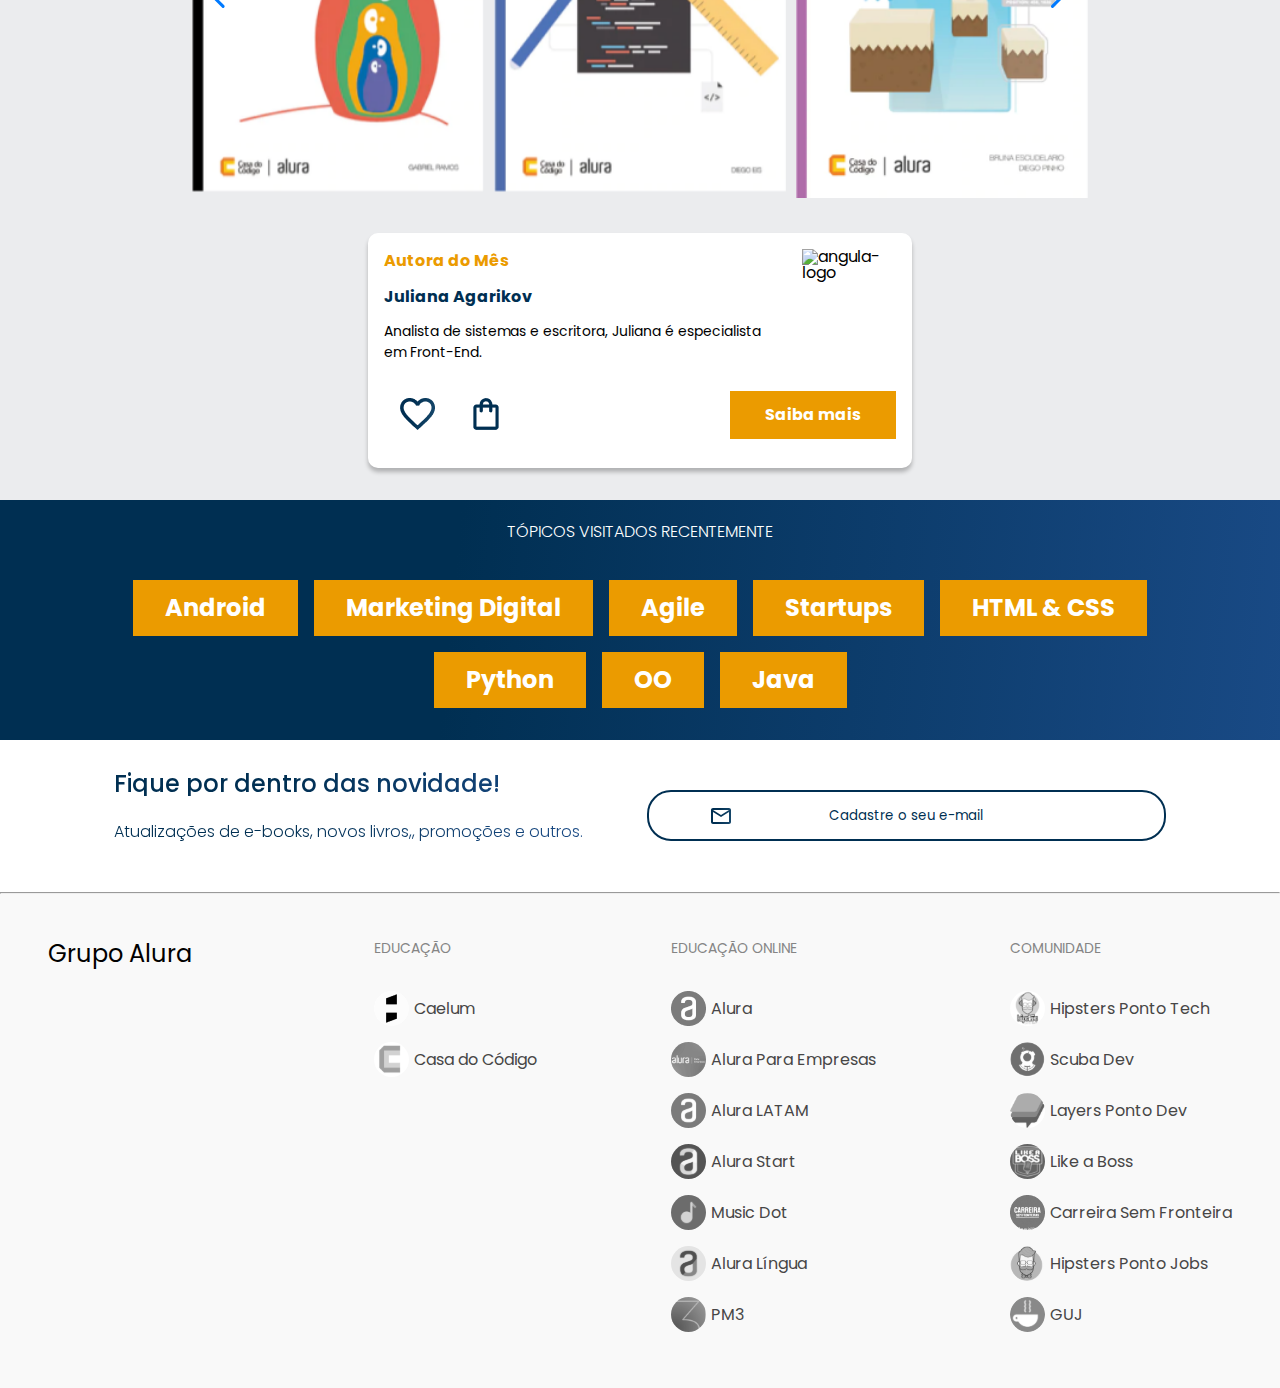
==== commit 2b32bfdb: "desktop" ====
--- a/alurabook/index.html
+++ b/alurabook/index.html
@@ -13,7 +13,7 @@
     <header class="cabecalho">
         <div class="cabecalho__menu">
             <input type="checkbox" id="menu" class="cabecalho__botao">
-            <label for="menu">
+            <label for="menu" class="label-menu">
             <span class="cabecalho__hamburguer cabecalho__imagem"></span>
             </label>
             <ul class="lista-menu">
@@ -28,7 +28,7 @@
             <h1 class="cabecalho__titulo"><strong>Alura</strong>Book</h1>
             <ul class="cabecalho__lista">
                 <input type="checkbox" id="categoria" class="categoria__botao">
-                <label for="categoria">
+                <label for="categoria" class="label-categoria">
                 <li class="cabecalho__lista__item">Categoria</li>
                 </label>
                 <ul class="lista-categoria">
@@ -47,12 +47,18 @@
             </ul>
         </div>
         <div class="cabecalho__menu">
-            <a href="#"><img class="perfil__favoritos cabecalho__imagem" src="../imagens/fav.png" alt="favoritos"></a>
-            <a href="#"><img class="perfil__sacola cabecalho__imagem" src="../imagens/Sacola.png" alt="sacola"></a>
+            <a href="#">
+                <img class="perfil__favoritos cabecalho__imagem" src="../imagens/fav.png" alt="favoritos">
+            </a>
+            <a href="#">
+                <img class="perfil__sacola cabecalho__imagem" src="../imagens/Sacola.png" alt="sacola">
+            </a>
+            <p class="cabecalho__perfil-texto">Minha Sacola</p>
             <input type="checkbox" id="perfil" class="perfil__botao">
             <label for="perfil">
             <img class="perfil__perfil cabecalho__imagem" src="../imagens/perfil.png" alt="perfil">
             </label>
+            <p class="cabecalho__perfil-texto">Meu Perfil</p>
             <ul class="lista-perfil">
                 <li class="lista-perfil__item"><a href="#" class='lista-perfil__link'>meu perfil</a></li>
                 <li class="lista-perfil__item"><a href="#" class='lista-perfil__link'>meus livros</a></li>
@@ -71,84 +77,80 @@
 
     <section class="carrosel">
         <h2 class="carrosel__titulo">últimos lançamentos</h2>
-        <!-- Slider main container -->
-        <div class="swiper">
-            <!-- Additional required wrapper -->
-
-            <!-- If we need pagination -->
-            <div class="swiper-pagination"></div>
-
-            <div class="swiper-wrapper">
-                <!-- Slides -->
-                <div class="swiper-slide"><img src="../imagens/Javascript.png" alt="Javascript"></div>
-                <div class="swiper-slide"><img src="../imagens/Liderança.png" alt="Liderança"></div>
-                <div class="swiper-slide"><img src="../imagens/Construct2.png" alt="Construct2"></div>
-                <div class="swiper-slide"><img src="../imagens/Nodejs.png" alt="NodeJS"></div>
-                <div class="swiper-slide"><img src="../imagens/Guia Front-end.png" alt="Guia front-end"></div>
-                <div class="swiper-slide"><img src="../imagens/Tuning.png" alt="Tuning"></div>
-            </div>
-    
-            <!-- If we need navigation buttons -->
-            <div class="swiper-button-prev"></div>
-            <div class="swiper-button-next"></div>
-        </div>
-
-        <div class="card">
-            <div class="card__descricao">
-                <div class="descricao">
-                    <h3 class="descricao__titulo">Talvez você tambem se interesse por...</h3>
-                    <h2 class="descricao__titulo-livro">Angular 11 e Firebase</h2>
-                    <p class="descricao__texto">Construindo uma aplicação integrada com a plataforma do Google.</p>
-                </div>
-                <img src="../imagens/angular.svg" alt="angula-logo">
-            </div>
-            <div class="card__botoes">
-                <ul class="botoes">
-                    <li class="botoes__item"><img src="../imagens/fav.png" alt="adicionar nos favoritos"></li>
-                    <li class="botoes__item"><img src="../imagens/Sacola.png" alt="adicionar ao carrinho"></li>
-                </ul>
-                <a href="#" class="botoes__ancora">Saiba mais</a>
+        <div class="div__carrosel">
+            <!-- Slider main container -->
+            <div class="swiper">
+                <!-- Additional required wrapper -->
+                <!-- If we need pagination -->
+                <div class="swiper-pagination"></div>
+                <div class="swiper-wrapper">
+                    <!-- Slides -->
+                    <div class="swiper-slide"><img src="../imagens/Javascript.png" alt="Javascript"></div>
+                    <div class="swiper-slide"><img src="../imagens/Liderança.png" alt="Liderança"></div>
+                    <div class="swiper-slide"><img src="../imagens/Construct2.png" alt="Construct2"></div>
+                    <div class="swiper-slide"><img src="../imagens/Nodejs.png" alt="NodeJS"></div>
+                    <div class="swiper-slide"><img src="../imagens/Guia Front-end.png" alt="Guia front-end"></div>
+                    <div class="swiper-slide"><img src="../imagens/Tuning.png" alt="Tuning"></div>
+                </div>
+                <!-- If we need navigation buttons -->
+                <div class="swiper-button-prev"></div>
+                <div class="swiper-button-next"></div>
+            </div>
+            <div class="card">
+                <div class="card__descricao">
+                    <div class="descricao">
+                        <h3 class="descricao__titulo">Talvez você tambem se interesse por...</h3>
+                        <h2 class="descricao__titulo-livro">Angular 11 e Firebase</h2>
+                        <p class="descricao__texto">Construindo uma aplicação integrada com a plataforma do Google.</p>
+                    </div>
+                    <img src="../imagens/angular.svg" alt="angula-logo">
+                </div>
+                <div class="card__botoes">
+                    <ul class="botoes">
+                        <li class="botoes__item"><img src="../imagens/fav.png" alt="adicionar nos favoritos"></li>
+                        <li class="botoes__item"><img src="../imagens/Sacola.png" alt="adicionar ao carrinho"></li>
+                    </ul>
+                    <a href="#" class="botoes__ancora">Saiba mais</a>
+                </div>
             </div>
         </div>
     </section>
 
     <section class="carrosel__vendidos">
         <h2 class="carrosel__titulo">Mais vendidos</h2>
-        <div class="swiper">
-            <!-- Additional required wrapper -->
-
-            <!-- If we need pagination -->
-            <div class="swiper-pagination"></div>
-
-            <div class="swiper-wrapper">
-                <!-- Slides -->
-                <div class="swiper-slide"><img src="../imagens/Javascript.png" alt="Javascript"></div>
-                <div class="swiper-slide"><img src="../imagens/Guia Front-end.png" alt="Guia front-end"></div>
-                <div class="swiper-slide"><img src="../imagens/Construct2.png" alt="Construct2"></div>
-                <div class="swiper-slide"><img src="../imagens/Tuning.png" alt="Tuning"></div>
-                <div class="swiper-slide"><img src="../imagens/Liderança.png" alt="Liderança"></div>
-            </div>
-    
-            <!-- If we need navigation buttons -->
-            <div class="swiper-button-prev"></div>
-            <div class="swiper-button-next"></div>
-        </div>
-
-        <div class="card">
-            <div class="card__descricao">
-                <div class="descricao">
-                    <h3 class="descricao__titulo">Autora do Mês</h3>
-                    <h2 class="descricao__titulo-livro">Juliana Agarikov</h2>
-                    <p class="descricao__texto">Analista de sistemas e escritora, Juliana é especialista em Front-End.</p>
-                </div>
-                <img src="../imagens/autora.svg" alt="angula-logo">
-            </div>
-            <div class="card__botoes">
-                <ul class="botoes">
-                    <li class="botoes__item"><img src="../imagens/fav.png" alt="adicionar nos favoritos"></li>
-                    <li class="botoes__item"><img src="../imagens/Sacola.png" alt="adicionar ao carrinho"></li>
-                </ul>
-                <a href="#" class="botoes__ancora">Saiba mais</a>
+        <div class="div__carrosel">
+            <div class="swiper">
+                <!-- Additional required wrapper -->
+                <!-- If we need pagination -->
+                <div class="swiper-pagination"></div>
+                <div class="swiper-wrapper">
+                    <!-- Slides -->
+                    <div class="swiper-slide"><img src="../imagens/Javascript.png" alt="Javascript"></div>
+                    <div class="swiper-slide"><img src="../imagens/Guia Front-end.png" alt="Guia front-end"></div>
+                    <div class="swiper-slide"><img src="../imagens/Construct2.png" alt="Construct2"></div>
+                    <div class="swiper-slide"><img src="../imagens/Tuning.png" alt="Tuning"></div>
+                    <div class="swiper-slide"><img src="../imagens/Liderança.png" alt="Liderança"></div>
+                </div>
+                <!-- If we need navigation buttons -->
+                <div class="swiper-button-prev"></div>
+                <div class="swiper-button-next"></div>
+            </div>
+            <div class="card">
+                <div class="card__descricao">
+                    <div class="descricao">
+                        <h3 class="descricao__titulo">Autora do Mês</h3>
+                        <h2 class="descricao__titulo-livro">Juliana Agarikov</h2>
+                        <p class="descricao__texto">Analista de sistemas e escritora, Juliana é especialista em Front-End.</p>
+                    </div>
+                    <img src="../imagens/autora.svg" alt="angula-logo">
+                </div>
+                <div class="card__botoes">
+                    <ul class="botoes">
+                        <li class="botoes__item"><img src="../imagens/fav.png" alt="adicionar nos favoritos"></li>
+                        <li class="botoes__item"><img src="../imagens/Sacola.png" alt="adicionar ao carrinho"></li>
+                    </ul>
+                    <a href="#" class="botoes__ancora">Saiba mais</a>
+                </div>
             </div>
         </div>
     </section>
--- a/alurabook/styles/style-alurabook.css
+++ b/alurabook/styles/style-alurabook.css
@@ -3,7 +3,7 @@
 @import url('./carrosel.css');
 @import url('./topicos.css');
 @import url('./contato.css');
-@import url('../footer.css');
+@import url('./footer.css');
 
 @import url('https://fonts.googleapis.com/css2?family=Inter:wght@400;700&family=Montserrat&family=Poppins:wght@300;400;500;700&display=swap');
 :root{
